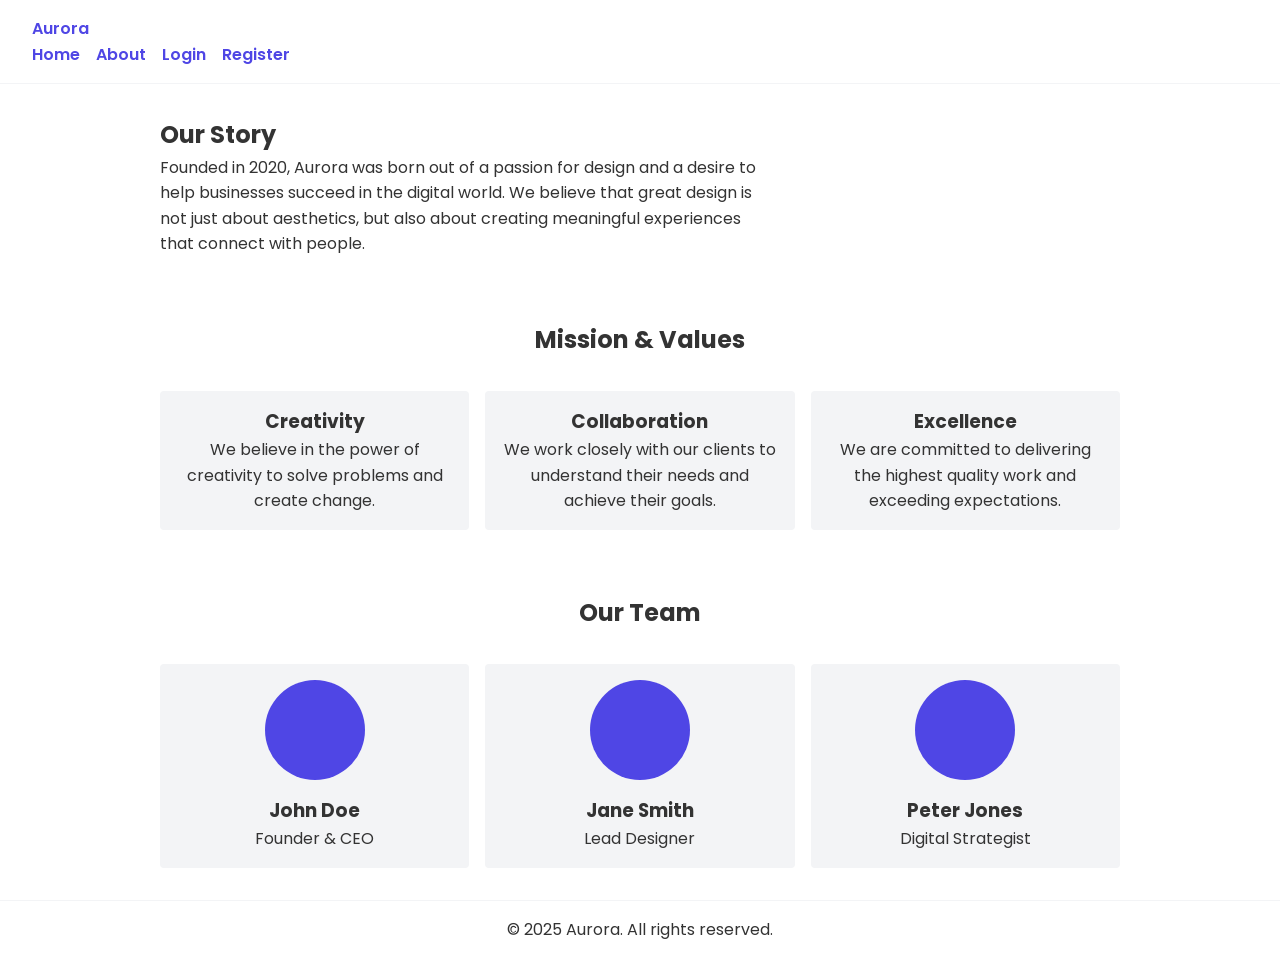
==== about.html @ dcad22d1 "feat: Create Aurora landing page website This commit introduces the initial version of the Aurora we" ====
<!DOCTYPE html>
<html lang="en">
<head>
    <meta charset="UTF-8">
    <meta name="viewport" content="width=device-width, initial-scale=1.0">
    <title>Aurora - About Us</title>
    <link rel="stylesheet" href="assets/css/about.css">
</head>
<body>
    <header>
        <nav>
            <a href="index.html">Aurora</a>
            <ul>
                <li><a href="index.html">Home</a></li>
                <li><a href="about.html">About</a></li>
                <li><a href="login.html">Login</a></li>
                <li><a href="register.html">Register</a></li>
            </ul>
        </nav>
    </header>
    <main>
        <section class="company-story">
            <div class="story-content">
                <h2>Our Story</h2>
                <p>Founded in 2020, Aurora was born out of a passion for design and a desire to help businesses succeed in the digital world. We believe that great design is not just about aesthetics, but also about creating meaningful experiences that connect with people.</p>
            </div>
        </section>

        <section class="mission-values">
            <h2>Mission & Values</h2>
            <div class="values-grid">
                <div class="value-card">
                    <h3>Creativity</h3>
                    <p>We believe in the power of creativity to solve problems and create change.</p>
                </div>
                <div class="value-card">
                    <h3>Collaboration</h3>
                    <p>We work closely with our clients to understand their needs and achieve their goals.</p>
                </div>
                <div class="value-card">
                    <h3>Excellence</h3>
                    <p>We are committed to delivering the highest quality work and exceeding expectations.</p>
                </div>
            </div>
        </section>

        <section class="team">
            <h2>Our Team</h2>
            <div class="team-grid">
                <div class="team-member">
                    <div class="team-member-image"></div>
                    <h3>John Doe</h3>
                    <p>Founder & CEO</p>
                </div>
                <div class="team-member">
                    <div class="team-member-image"></div>
                    <h3>Jane Smith</h3>
                    <p>Lead Designer</p>
                </div>
                <div class="team-member">
                    <div class="team-member-image"></div>
                    <h3>Peter Jones</h3>
                    <p>Digital Strategist</p>
                </div>
            </div>
        </section>
    </main>
    <footer>
        <p>&copy; 2025 Aurora. All rights reserved.</p>
    </footer>
    <script src="assets/js/about.js"></script>
</body>
</html>
---- assets/css/about.css ----
/* Common Styles */
@import url('https://fonts.googleapis.com/css2?family=Poppins:wght@400;600;700&display=swap');

:root {
    --font-family: 'Poppins', sans-serif;
    --bg-color: #ffffff;
    --text-color: #333333;
    --accent-color: #4f46e5;
    --muted-color: #f3f4f6;
    --spacing-sm: 8px;
    --spacing-md: 16px;
    --spacing-lg: 32px;
}

/* Reset */
* {
    margin: 0;
    padding: 0;
    box-sizing: border-box;
}

body {
    font-family: var(--font-family);
    background-color: var(--bg-color);
    color: var(--text-color);
    line-height: 1.6;
}

a {
    color: var(--accent-color);
    text-decoration: none;
}

ul {
    list-style: none;
}

/* Page-specific styles */
header {
    display: flex;
    justify-content: space-between;
    align-items: center;
    padding: var(--spacing-md) var(--spacing-lg);
    border-bottom: 1px solid var(--muted-color);
}

header nav a {
    font-weight: 600;
}

header nav ul {
    display: flex;
    gap: var(--spacing-md);
}

.company-story, .mission-values, .team {
    padding: var(--spacing-lg);
    max-width: 1024px;
    margin: 0 auto;
}

.company-story {
    display: flex;
    align-items: center;
    gap: var(--spacing-lg);
}

.story-content {
    max-width: 600px;
}

.mission-values h2, .team h2 {
    text-align: center;
    margin-bottom: var(--spacing-lg);
}

.values-grid, .team-grid {
    display: grid;
    grid-template-columns: repeat(auto-fit, minmax(250px, 1fr));
    gap: var(--spacing-md);
}

.value-card, .team-member {
    background-color: var(--muted-color);
    padding: var(--spacing-md);
    border-radius: 4px;
    text-align: center;
}

.team-member-image {
    width: 100px;
    height: 100px;
    background-color: var(--accent-color);
    border-radius: 50%;
    margin: 0 auto var(--spacing-md);
}

footer {
    text-align: center;
    padding: var(--spacing-md);
    border-top: 1px solid var(--muted-color);
}
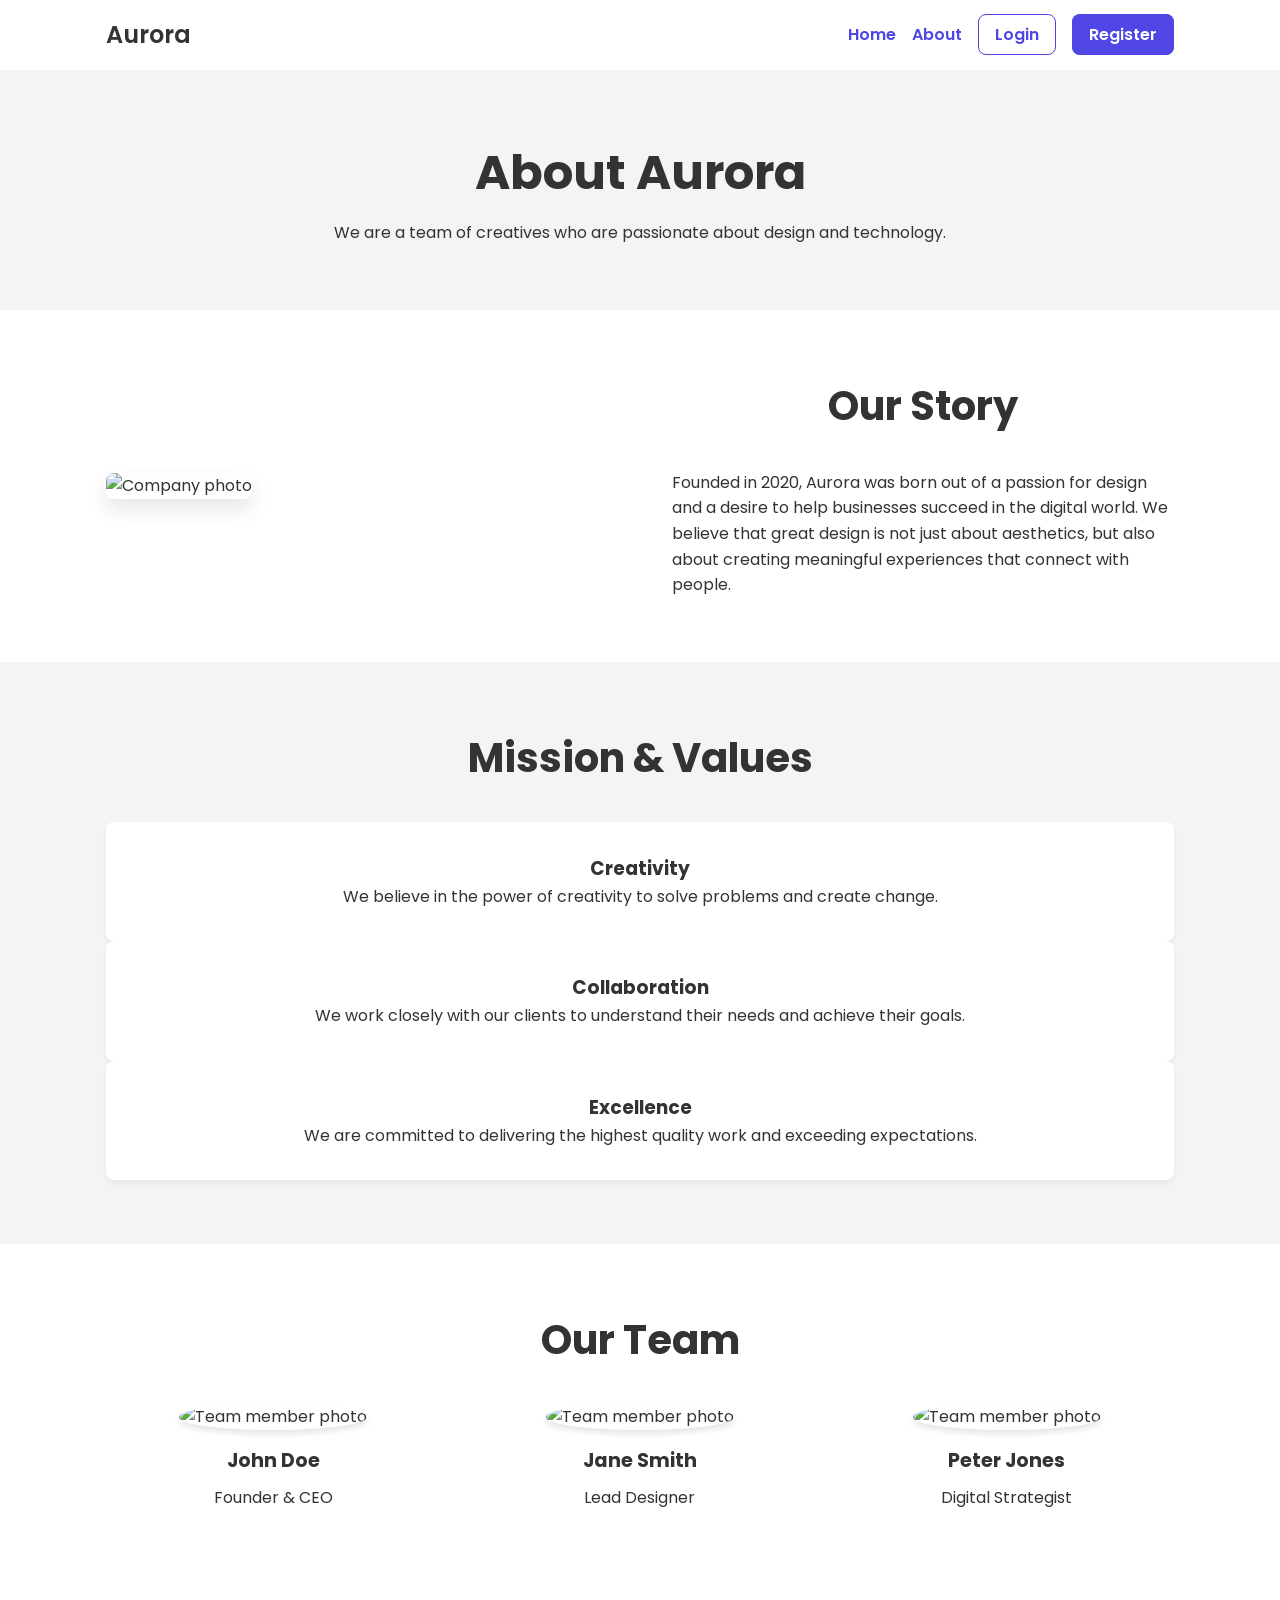
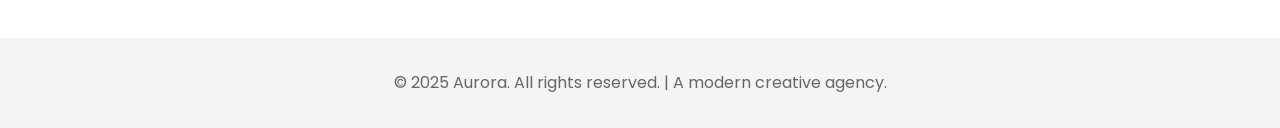
==== commit cc696ae7: "feat: Redesign Aurora website with modern UI and animations This commit completely redesigns the Aur" ====
--- a/about.html
+++ b/about.html
@@ -4,70 +4,100 @@
     <meta charset="UTF-8">
     <meta name="viewport" content="width=device-width, initial-scale=1.0">
     <title>Aurora - About Us</title>
-    <link rel="stylesheet" href="assets/css/about.css">
+    <link rel="stylesheet" href="assets/css/style.css">
+    <link rel="stylesheet" href="https://unpkg.com/aos@next/dist/aos.css" />
 </head>
 <body>
-    <header>
-        <nav>
-            <a href="index.html">Aurora</a>
+<header class="site-header">
+    <div class="container">
+        <nav class="main-nav">
+            <a href="index.html" class="logo">Aurora</a>
             <ul>
                 <li><a href="index.html">Home</a></li>
                 <li><a href="about.html">About</a></li>
-                <li><a href="login.html">Login</a></li>
-                <li><a href="register.html">Register</a></li>
+                <li><a href="login.html" class="nav-button">Login</a></li>
+                <li><a href="register.html" class="nav-button-primary">Register</a></li>
             </ul>
         </nav>
-    </header>
-    <main>
-        <section class="company-story">
-            <div class="story-content">
-                <h2>Our Story</h2>
-                <p>Founded in 2020, Aurora was born out of a passion for design and a desire to help businesses succeed in the digital world. We believe that great design is not just about aesthetics, but also about creating meaningful experiences that connect with people.</p>
+    </div>
+</header>
+<main>
+    <section class="page-header section-padding">
+        <div class="container">
+            <h1 class="page-title" data-aos="fade-up">About Aurora</h1>
+            <p class="page-subtitle" data-aos="fade-up" data-aos-delay="100">We are a team of creatives who are passionate about design and technology.</p>
+        </div>
+    </section>
+
+    <section class="company-story section-padding">
+        <div class="container">
+            <div class="story-grid">
+                <div class="story-image" data-aos="fade-right">
+                    <img src="https://via.placeholder.com/500x500" alt="Company photo">
+                </div>
+                <div class="story-content" data-aos="fade-left">
+                    <h2 class="section-title">Our Story</h2>
+                    <p>Founded in 2020, Aurora was born out of a passion for design and a desire to help businesses succeed in the digital world. We believe that great design is not just about aesthetics, but also about creating meaningful experiences that connect with people.</p>
+                </div>
             </div>
-        </section>
+        </div>
+    </section>
 
-        <section class="mission-values">
-            <h2>Mission & Values</h2>
+    <section class="mission-values section-padding bg-light">
+        <div class="container">
+            <h2 class="section-title" data-aos="fade-up">Mission & Values</h2>
             <div class="values-grid">
-                <div class="value-card">
+                <div class="value-card" data-aos="fade-up" data-aos-delay="100">
                     <h3>Creativity</h3>
                     <p>We believe in the power of creativity to solve problems and create change.</p>
                 </div>
-                <div class="value-card">
+                <div class="value-card" data-aos="fade-up" data-aos-delay="200">
                     <h3>Collaboration</h3>
                     <p>We work closely with our clients to understand their needs and achieve their goals.</p>
                 </div>
-                <div class="value-card">
+                <div class="value-card" data-aos="fade-up" data-aos-delay="300">
                     <h3>Excellence</h3>
                     <p>We are committed to delivering the highest quality work and exceeding expectations.</p>
                 </div>
             </div>
-        </section>
+        </div>
+    </section>
 
-        <section class="team">
-            <h2>Our Team</h2>
+    <section class="team section-padding">
+        <div class="container">
+            <h2 class="section-title" data-aos="fade-up">Our Team</h2>
             <div class="team-grid">
-                <div class="team-member">
-                    <div class="team-member-image"></div>
-                    <h3>John Doe</h3>
-                    <p>Founder & CEO</p>
+                <div class="team-member" data-aos="fade-up" data-aos-delay="100">
+                    <div class="team-member-image">
+                        <img src="https://via.placeholder.com/200x200" alt="Team member photo">
+                    </div>
+                    <h3 class="team-member-name">John Doe</h3>
+                    <p class="team-member-title">Founder & CEO</p>
                 </div>
-                <div class="team-member">
-                    <div class="team-member-image"></div>
-                    <h3>Jane Smith</h3>
-                    <p>Lead Designer</p>
+                <div class="team-member" data-aos="fade-up" data-aos-delay="200">
+                    <div class="team-member-image">
+                        <img src="https://via.placeholder.com/200x200" alt="Team member photo">
+                    </div>
+                    <h3 class="team-member-name">Jane Smith</h3>
+                    <p class="team-member-title">Lead Designer</p>
                 </div>
-                <div class="team-member">
-                    <div class="team-member-image"></div>
-                    <h3>Peter Jones</h3>
-                    <p>Digital Strategist</p>
+                <div class="team-member" data-aos="fade-up" data-aos-delay="300">
+                    <div class="team-member-image">
+                        <img src="https://via.placeholder.com/200x200" alt="Team member photo">
+                    </div>
+                    <h3 class="team-member-name">Peter Jones</h3>
+                    <p class="team-member-title">Digital Strategist</p>
                 </div>
             </div>
-        </section>
-    </main>
-    <footer>
-        <p>&copy; 2025 Aurora. All rights reserved.</p>
-    </footer>
-    <script src="assets/js/about.js"></script>
+        </div>
+    </section>
+</main>
+<footer class="site-footer">
+    <div class="container">
+        <p>&copy; 2025 Aurora. All rights reserved. | A modern creative agency.</p>
+    </div>
+</footer>
+    <script src="https://unpkg.com/aos@next/dist/aos.js"></script>
+    <script src="assets/js/main.js"></script>
 </body>
 </html>
--- a/assets/css/style.css
+++ b/assets/css/style.css
@@ -0,0 +1,339 @@
+/* Global Styles */
+@import url('https://fonts.googleapis.com/css2?family=Poppins:wght@400;600;700&display=swap');
+
+:root {
+    --font-family: 'Poppins', sans-serif;
+    --bg-color: #ffffff;
+    --text-color: #333333;
+    --accent-color: #4f46e5;
+    --muted-color: #f3f4f6;
+    --spacing-sm: 8px;
+    --spacing-md: 16px;
+    --spacing-lg: 32px;
+    --spacing-xl: 64px;
+    --border-radius: 8px;
+    --transition-speed: 0.3s;
+}
+
+/* Reset */
+* {
+    margin: 0;
+    padding: 0;
+    box-sizing: border-box;
+}
+
+body {
+    font-family: var(--font-family);
+    background-color: var(--bg-color);
+    color: var(--text-color);
+    line-height: 1.6;
+    -webkit-font-smoothing: antialiased;
+    -moz-osx-font-smoothing: grayscale;
+}
+
+a {
+    color: var(--accent-color);
+    text-decoration: none;
+    transition: color var(--transition-speed) ease;
+}
+
+a:hover {
+    color: #3c34b3;
+}
+
+ul {
+    list-style: none;
+}
+
+img {
+    max-width: 100%;
+    height: auto;
+}
+
+h1, h2, h3, h4, h5, h6 {
+    font-weight: 700;
+}
+
+/* Layout */
+.container {
+    max-width: 1100px;
+    margin: 0 auto;
+    padding: 0 var(--spacing-md);
+}
+
+/* Header */
+.site-header {
+    background-color: var(--bg-color);
+    padding: var(--spacing-md) 0;
+    border-bottom: 1px solid var(--muted-color);
+    position: sticky;
+    top: 0;
+    z-index: 100;
+}
+
+.main-nav {
+    display: flex;
+    justify-content: space-between;
+    align-items: center;
+}
+
+.logo {
+    font-size: 1.5rem;
+    font-weight: 700;
+    color: var(--text-color);
+}
+
+.main-nav ul {
+    display: flex;
+    align-items: center;
+    gap: var(--spacing-md);
+}
+
+.main-nav a {
+    font-weight: 600;
+}
+
+.nav-button {
+    padding: var(--spacing-sm) var(--spacing-md);
+    border: 1px solid var(--accent-color);
+    border-radius: var(--border-radius);
+    transition: all var(--transition-speed) ease;
+}
+
+.nav-button:hover {
+    background-color: var(--accent-color);
+    color: var(--bg-color);
+}
+
+.nav-button-primary {
+    padding: var(--spacing-sm) var(--spacing-md);
+    border: 1px solid var(--accent-color);
+    background-color: var(--accent-color);
+    color: var(--bg-color);
+    border-radius: var(--border-radius);
+    transition: all var(--transition-speed) ease;
+}
+
+.nav-button-primary:hover {
+    background-color: #3c34b3;
+    border-color: #3c34b3;
+}
+
+/* Footer */
+.site-footer {
+    background-color: var(--muted-color);
+    color: #666;
+    text-align: center;
+    padding: var(--spacing-lg) 0;
+    margin-top: var(--spacing-xl);
+}
+
+/* Sections */
+.section-padding {
+    padding: var(--spacing-xl) 0;
+}
+
+.section-title {
+    text-align: center;
+    font-size: 2.5rem;
+    margin-bottom: var(--spacing-lg);
+}
+
+.bg-light {
+    background-color: var(--muted-color);
+}
+
+/* Hero Section */
+.hero {
+    background: linear-gradient(to right, #6a11cb, #2575fc);
+    color: var(--bg-color);
+    text-align: center;
+    padding: 100px 0;
+}
+
+.hero-title {
+    font-size: 3.5rem;
+    margin-bottom: var(--spacing-sm);
+}
+
+.hero-subtitle {
+    font-size: 1.2rem;
+    max-width: 600px;
+    margin: 0 auto var(--spacing-lg);
+}
+
+/* Features Section */
+.features-grid {
+    display: grid;
+    grid-template-columns: repeat(auto-fit, minmax(250px, 1fr));
+    gap: var(--spacing-lg);
+}
+
+.feature-card {
+    background-color: var(--bg-color);
+    padding: var(--spacing-lg);
+    border-radius: var(--border-radius);
+    box-shadow: 0 4px 6px rgba(0,0,0,0.05);
+    transition: transform var(--transition-speed) ease, box-shadow var(--transition-speed) ease;
+}
+
+.feature-card:hover {
+    transform: translateY(-5px);
+    box-shadow: 0 10px 15px rgba(0,0,0,0.1);
+}
+
+/* Testimonials Section */
+.testimonials-grid {
+    display: grid;
+    grid-template-columns: repeat(auto-fit, minmax(300px, 1fr));
+    gap: var(--spacing-lg);
+}
+
+.testimonial-card {
+    background-color: var(--bg-color);
+    padding: var(--spacing-lg);
+    border-radius: var(--border-radius);
+    box-shadow: 0 4px 6px rgba(0,0,0,0.05);
+}
+
+.testimonial-author {
+    display: block;
+    margin-top: var(--spacing-md);
+    font-weight: 600;
+    color: var(--accent-color);
+}
+
+/* CTA Section */
+.cta-content {
+    text-align: center;
+}
+
+.cta-button, .cta-button-primary {
+    display: inline-block;
+    padding: var(--spacing-md) var(--spacing-lg);
+    border-radius: var(--border-radius);
+    font-weight: 600;
+    transition: transform var(--transition-speed) ease;
+}
+
+.cta-button:hover, .cta-button-primary:hover {
+    transform: translateY(-3px);
+}
+
+/* Page Header */
+.page-header {
+    background-color: var(--muted-color);
+    text-align: center;
+}
+
+.page-title {
+    font-size: 3rem;
+    margin-bottom: var(--spacing-sm);
+}
+
+/* Company Story Section */
+.story-grid {
+    display: grid;
+    grid-template-columns: 1fr 1fr;
+    gap: var(--spacing-xl);
+    align-items: center;
+}
+
+.story-image img {
+    border-radius: var(--border-radius);
+    box-shadow: 0 10px 20px rgba(0,0,0,0.1);
+}
+
+/* Values Section */
+.values-grid .value-card {
+    background-color: var(--bg-color);
+    padding: var(--spacing-lg);
+    border-radius: var(--border-radius);
+    box-shadow: 0 4px 6px rgba(0,0,0,0.05);
+    text-align: center;
+}
+
+/* Team Section */
+.team-grid {
+    display: grid;
+    grid-template-columns: repeat(auto-fit, minmax(250px, 1fr));
+    gap: var(--spacing-lg);
+    text-align: center;
+}
+
+.team-member-image img {
+    width: 150px;
+    height: 150px;
+    border-radius: 50%;
+    object-fit: cover;
+    margin-bottom: var(--spacing-md);
+    box-shadow: 0 4px 6px rgba(0,0,0,0.1);
+}
+
+.team-member-name {
+    font-size: 1.2rem;
+    margin-bottom: var(--spacing-sm);
+}
+
+/* Form Styles */
+.form-section {
+    background-color: var(--muted-color);
+}
+
+.form-container {
+    display: flex;
+    justify-content: center;
+    align-items: center;
+    min-height: 70vh;
+}
+
+.form-card {
+    background-color: var(--bg-color);
+    padding: var(--spacing-xl);
+    border-radius: var(--border-radius);
+    box-shadow: 0 10px 20px rgba(0,0,0,0.1);
+    width: 100%;
+    max-width: 450px;
+}
+
+.form-title {
+    text-align: center;
+    font-size: 2rem;
+    margin-bottom: var(--spacing-lg);
+}
+
+.form-group {
+    margin-bottom: var(--spacing-md);
+}
+
+.form-label {
+    display: block;
+    margin-bottom: var(--spacing-sm);
+    font-weight: 600;
+}
+
+.form-input {
+    width: 100%;
+    padding: var(--spacing-md);
+    border: 1px solid #ccc;
+    border-radius: var(--border-radius);
+    transition: border-color var(--transition-speed) ease;
+}
+
+.form-input:focus {
+    outline: none;
+    border-color: var(--accent-color);
+    box-shadow: 0 0 0 3px rgba(79, 70, 229, 0.2);
+}
+
+.form-button {
+    width: 100%;
+    margin-top: var(--spacing-md);
+}
+
+.form-message {
+    text-align: center;
+    margin-top: var(--spacing-md);
+    color: red;
+    font-weight: 600;
+}
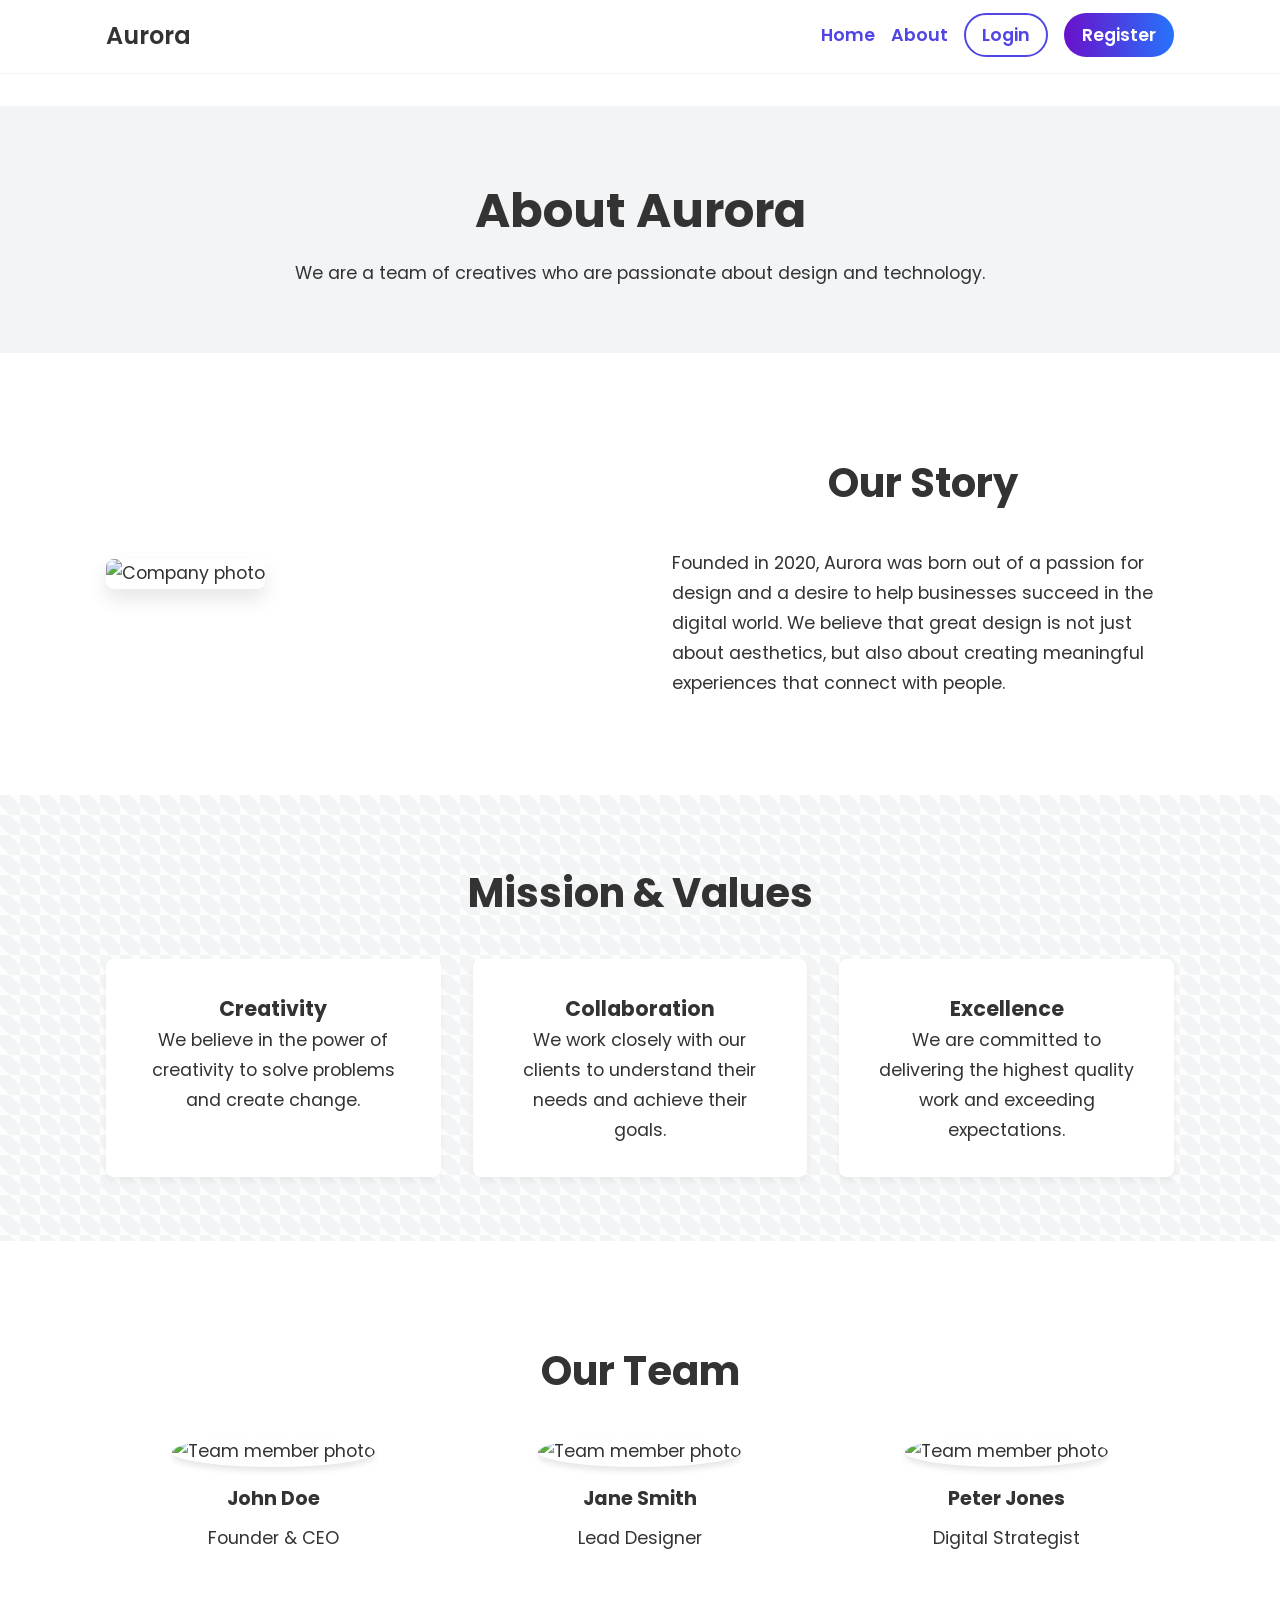
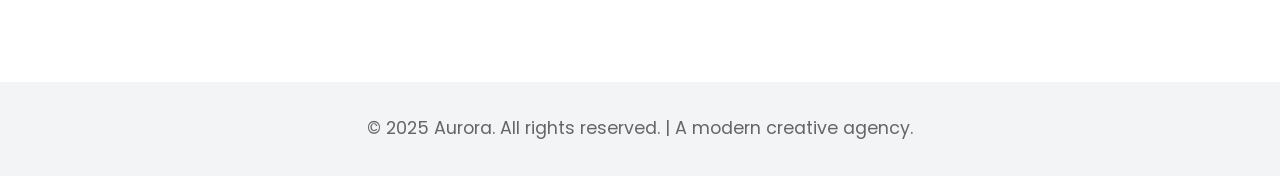
==== commit df30b9b3: "feat: Final polished redesign of Aurora website This commit introduces the final, polished version o" ====
--- a/about.html
+++ b/about.html
@@ -33,7 +33,7 @@
         <div class="container">
             <div class="story-grid">
                 <div class="story-image" data-aos="fade-right">
-                    <img src="https://via.placeholder.com/500x500" alt="Company photo">
+                    <img src="https://source.unsplash.com/500x500/?office,modern" alt="Company photo">
                 </div>
                 <div class="story-content" data-aos="fade-left">
                     <h2 class="section-title">Our Story</h2>
@@ -69,21 +69,21 @@
             <div class="team-grid">
                 <div class="team-member" data-aos="fade-up" data-aos-delay="100">
                     <div class="team-member-image">
-                        <img src="https://via.placeholder.com/200x200" alt="Team member photo">
+                        <img src="https://source.unsplash.com/200x200/?portrait,man" alt="Team member photo">
                     </div>
                     <h3 class="team-member-name">John Doe</h3>
                     <p class="team-member-title">Founder & CEO</p>
                 </div>
                 <div class="team-member" data-aos="fade-up" data-aos-delay="200">
                     <div class="team-member-image">
-                        <img src="https://via.placeholder.com/200x200" alt="Team member photo">
+                        <img src="https://source.unsplash.com/200x200/?portrait,woman" alt="Team member photo">
                     </div>
                     <h3 class="team-member-name">Jane Smith</h3>
                     <p class="team-member-title">Lead Designer</p>
                 </div>
                 <div class="team-member" data-aos="fade-up" data-aos-delay="300">
                     <div class="team-member-image">
-                        <img src="https://via.placeholder.com/200x200" alt="Team member photo">
+                        <img src="https://source.unsplash.com/200x200/?portrait,person" alt="Team member photo">
                     </div>
                     <h3 class="team-member-name">Peter Jones</h3>
                     <p class="team-member-title">Digital Strategist</p>
--- a/assets/css/style.css
+++ b/assets/css/style.css
@@ -26,7 +26,8 @@
     font-family: var(--font-family);
     background-color: var(--bg-color);
     color: var(--text-color);
-    line-height: 1.6;
+    line-height: 1.7;
+    font-size: 1.1rem;
     -webkit-font-smoothing: antialiased;
     -moz-osx-font-smoothing: grayscale;
 }
@@ -93,30 +94,39 @@
     font-weight: 600;
 }
 
+.nav-button, .nav-button-primary {
+    padding: var(--spacing-sm) var(--spacing-md);
+    border: 2px solid var(--accent-color);
+    border-radius: 50px;
+    transition: all var(--transition-speed) ease;
+    font-weight: 600;
+    cursor: pointer;
+}
+
 .nav-button {
-    padding: var(--spacing-sm) var(--spacing-md);
-    border: 1px solid var(--accent-color);
-    border-radius: var(--border-radius);
-    transition: all var(--transition-speed) ease;
+    background-color: transparent;
+    color: var(--accent-color);
 }
 
 .nav-button:hover {
     background-color: var(--accent-color);
     color: var(--bg-color);
+    transform: translateY(-2px);
+    box-shadow: 0 4px 8px rgba(0,0,0,0.1);
 }
 
 .nav-button-primary {
-    padding: var(--spacing-sm) var(--spacing-md);
-    border: 1px solid var(--accent-color);
-    background-color: var(--accent-color);
+    background-image: linear-gradient(to right, #6a11cb 0%, #2575fc 51%, #6a11cb 100%);
+    background-size: 200% auto;
     color: var(--bg-color);
-    border-radius: var(--border-radius);
-    transition: all var(--transition-speed) ease;
+    border: none;
+    padding: calc(var(--spacing-sm) + 2px) calc(var(--spacing-md) + 2px);
 }
 
 .nav-button-primary:hover {
-    background-color: #3c34b3;
-    border-color: #3c34b3;
+    background-position: right center;
+    transform: translateY(-2px);
+    box-shadow: 0 4px 8px rgba(0,0,0,0.1);
 }
 
 /* Footer */
@@ -131,6 +141,7 @@
 /* Sections */
 .section-padding {
     padding: var(--spacing-xl) 0;
+    margin-top: var(--spacing-lg);
 }
 
 .section-title {
@@ -141,14 +152,43 @@
 
 .bg-light {
     background-color: var(--muted-color);
+    background-image: linear-gradient(45deg, rgba(255,255,255,0.5) 25%, transparent 25%, transparent 75%, rgba(255,255,255,0.5) 75%, rgba(255,255,255,0.5)),
+                      linear-gradient(45deg, rgba(255,255,255,0.5) 25%, transparent 25%, transparent 75%, rgba(255,255,255,0.5) 75%, rgba(255,255,255,0.5));
+    background-size: 20px 20px;
 }
 
 /* Hero Section */
 .hero {
-    background: linear-gradient(to right, #6a11cb, #2575fc);
+    position: relative;
+    background: linear-gradient(270deg, #6a11cb, #2575fc, #f9ce34, #ff6b6b);
+    background-size: 800% 800%;
     color: var(--bg-color);
     text-align: center;
     padding: 100px 0;
+    animation: moveGradient 15s ease infinite;
+    overflow: hidden;
+}
+
+.hero::before {
+    content: '';
+    position: absolute;
+    top: 0;
+    left: 0;
+    right: 0;
+    bottom: 0;
+    background-color: rgba(0, 0, 0, 0.4);
+    z-index: 0;
+}
+
+@keyframes moveGradient {
+    0%{background-position:0% 50%}
+    50%{background-position:100% 50%}
+    100%{background-position:0% 50%}
+}
+
+.hero-content {
+    position: relative;
+    z-index: 1;
 }
 
 .hero-title {
@@ -214,6 +254,7 @@
     border-radius: var(--border-radius);
     font-weight: 600;
     transition: transform var(--transition-speed) ease;
+    cursor: pointer;
 }
 
 .cta-button:hover, .cta-button-primary:hover {
@@ -245,6 +286,12 @@
 }
 
 /* Values Section */
+.values-grid {
+    display: grid;
+    grid-template-columns: repeat(auto-fit, minmax(250px, 1fr));
+    gap: var(--spacing-lg);
+}
+
 .values-grid .value-card {
     background-color: var(--bg-color);
     padding: var(--spacing-lg);
@@ -317,18 +364,35 @@
     padding: var(--spacing-md);
     border: 1px solid #ccc;
     border-radius: var(--border-radius);
-    transition: border-color var(--transition-speed) ease;
+    transition: all var(--transition-speed) ease;
 }
 
 .form-input:focus {
     outline: none;
     border-color: var(--accent-color);
-    box-shadow: 0 0 0 3px rgba(79, 70, 229, 0.2);
+    box-shadow: 0 0 0 4px rgba(79, 70, 229, 0.1);
+    transform: scale(1.02);
 }
 
 .form-button {
     width: 100%;
     margin-top: var(--spacing-md);
+    padding: var(--spacing-md);
+    border: none;
+    border-radius: 50px;
+    background-image: linear-gradient(to right, #6a11cb 0%, #2575fc 51%, #6a11cb 100%);
+    background-size: 200% auto;
+    color: var(--bg-color);
+    font-weight: 600;
+    font-size: 1.1rem;
+    transition: all var(--transition-speed) ease;
+    cursor: pointer;
+}
+
+.form-button:hover {
+    background-position: right center;
+    transform: translateY(-3px);
+    box-shadow: 0 4px 10px rgba(0,0,0,0.2);
 }
 
 .form-message {
@@ -337,3 +401,70 @@
     color: red;
     font-weight: 600;
 }
+
+.form-grid {
+    display: grid;
+    grid-template-columns: 1fr 1fr;
+    align-items: center;
+    gap: var(--spacing-xl);
+}
+
+.form-wrapper {
+    width: 100%;
+    max-width: 450px;
+    margin: 0 auto;
+}
+
+.form-subtitle {
+    text-align: center;
+    margin-bottom: var(--spacing-lg);
+    color: #666;
+}
+
+.form-switch {
+    text-align: center;
+    margin-top: var(--spacing-md);
+}
+
+.form-decoration {
+    position: relative;
+    height: 100%;
+    min-height: 500px;
+}
+
+.decoration-shape {
+    position: absolute;
+    border-radius: 50%;
+    background: linear-gradient(45deg, var(--accent-color), #a29bfe);
+    opacity: 0.1;
+}
+
+.shape-1 {
+    width: 200px;
+    height: 200px;
+    top: 10%;
+    left: 20%;
+    animation: float 6s ease-in-out infinite;
+}
+
+.shape-2 {
+    width: 100px;
+    height: 100px;
+    top: 50%;
+    left: 60%;
+    animation: float 8s ease-in-out infinite;
+}
+
+.shape-3 {
+    width: 150px;
+    height: 150px;
+    top: 70%;
+    left: 10%;
+    animation: float 10s ease-in-out infinite;
+}
+
+@keyframes float {
+    0% { transform: translateY(0px); }
+    50% { transform: translateY(-20px); }
+    100% { transform: translateY(0px); }
+}
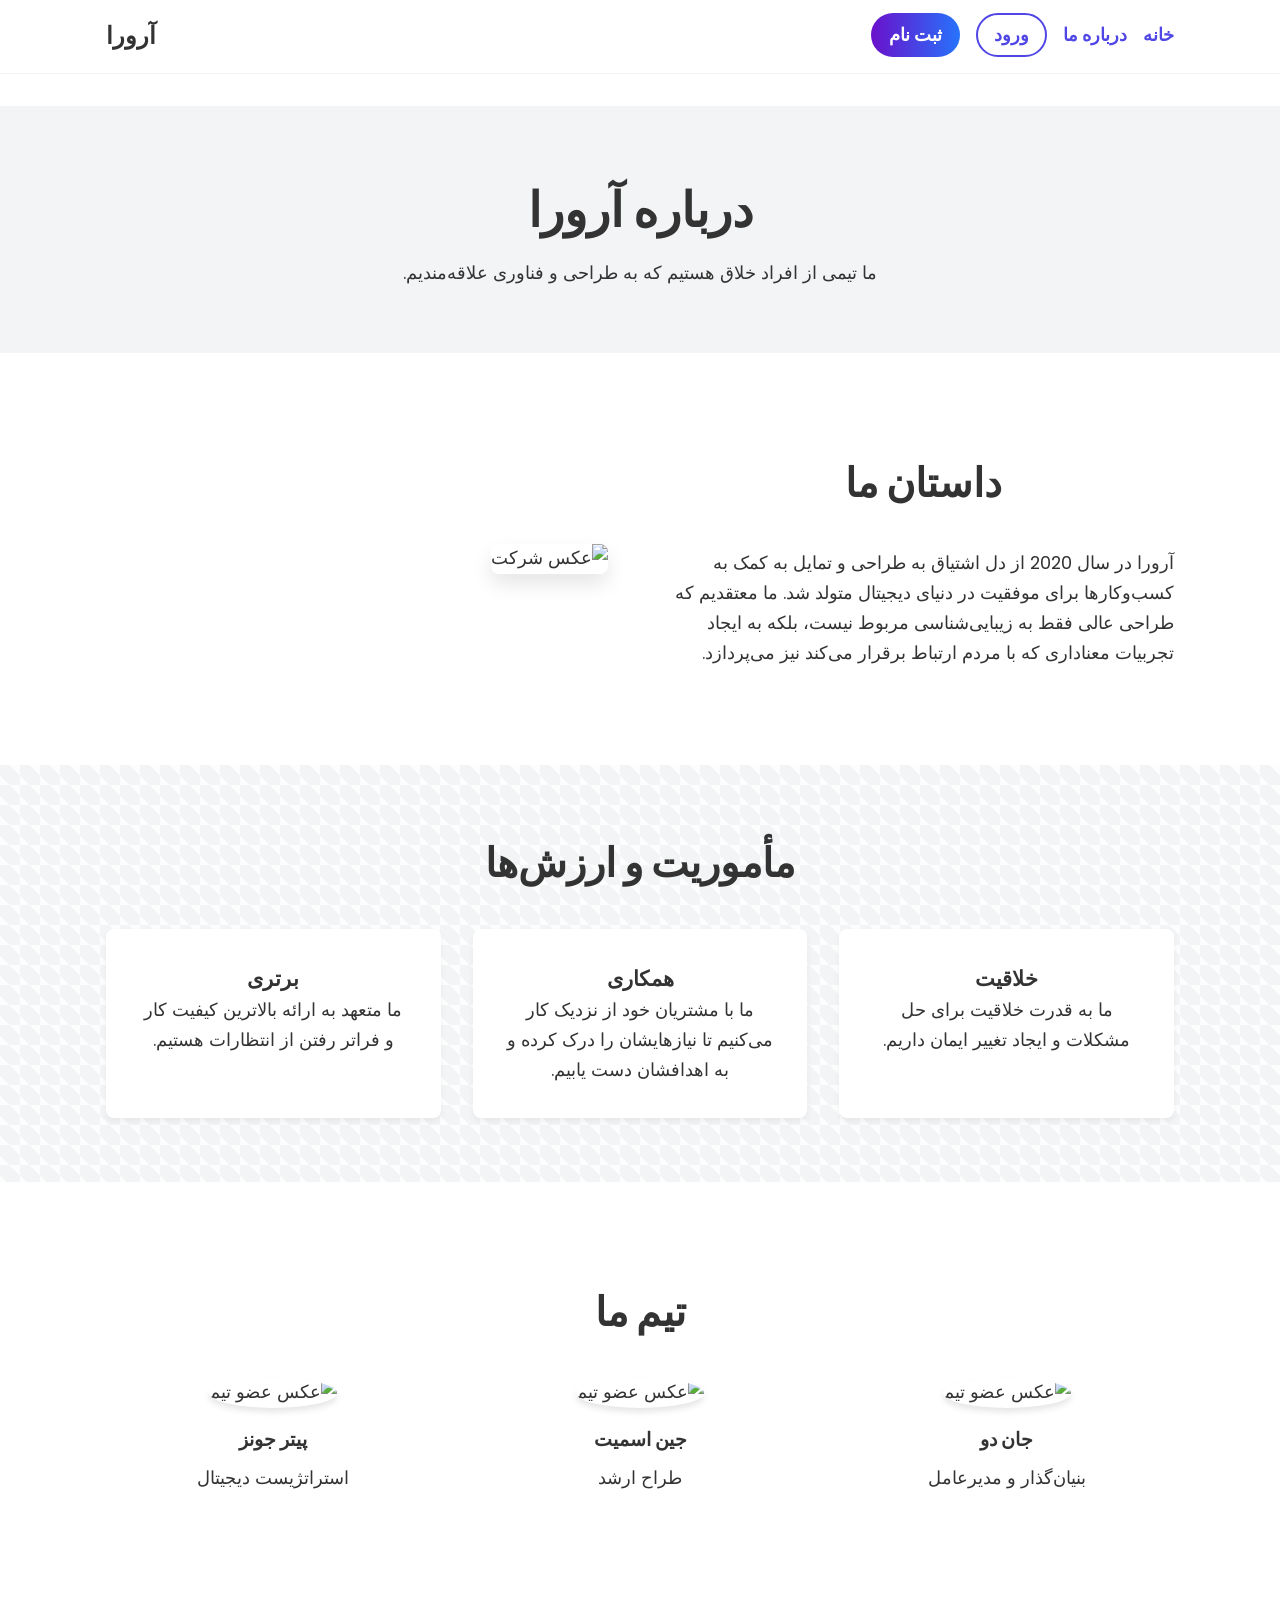
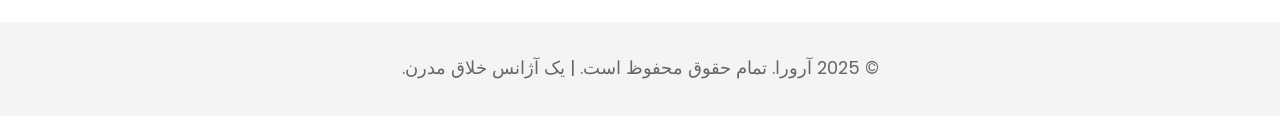
==== commit d7c8bf8c: "feat: Final Persian translation and RTL implementation of Aurora website This commit introduces the " ====
--- a/about.html
+++ b/about.html
@@ -1,22 +1,23 @@
 <!DOCTYPE html>
-<html lang="en">
+<html lang="fa" dir="rtl">
 <head>
     <meta charset="UTF-8">
     <meta name="viewport" content="width=device-width, initial-scale=1.0">
-    <title>Aurora - About Us</title>
+    <title>آرورا - درباره ما</title>
     <link rel="stylesheet" href="assets/css/style.css">
     <link rel="stylesheet" href="https://unpkg.com/aos@next/dist/aos.css" />
+    <link rel="stylesheet" href="//esm.sh/gh/rahatool/persian-fonts/main.css" />
 </head>
 <body>
 <header class="site-header">
     <div class="container">
         <nav class="main-nav">
-            <a href="index.html" class="logo">Aurora</a>
+            <a href="index.html" class="logo">آرورا</a>
             <ul>
-                <li><a href="index.html">Home</a></li>
-                <li><a href="about.html">About</a></li>
-                <li><a href="login.html" class="nav-button">Login</a></li>
-                <li><a href="register.html" class="nav-button-primary">Register</a></li>
+                <li><a href="index.html">خانه</a></li>
+                <li><a href="about.html">درباره ما</a></li>
+                <li><a href="login.html" class="nav-button">ورود</a></li>
+                <li><a href="register.html" class="nav-button-primary">ثبت نام</a></li>
             </ul>
         </nav>
     </div>
@@ -24,20 +25,20 @@
 <main>
     <section class="page-header section-padding">
         <div class="container">
-            <h1 class="page-title" data-aos="fade-up">About Aurora</h1>
-            <p class="page-subtitle" data-aos="fade-up" data-aos-delay="100">We are a team of creatives who are passionate about design and technology.</p>
+            <h1 class="page-title" data-aos="fade-up">درباره آرورا</h1>
+            <p class="page-subtitle" data-aos="fade-up" data-aos-delay="100">ما تیمی از افراد خلاق هستیم که به طراحی و فناوری علاقه‌مندیم.</p>
         </div>
     </section>
 
     <section class="company-story section-padding">
         <div class="container">
             <div class="story-grid">
+                <div class="story-content" data-aos="fade-left">
+                    <h2 class="section-title">داستان ما</h2>
+                    <p>آرورا در سال 2020 از دل اشتیاق به طراحی و تمایل به کمک به کسب‌وکارها برای موفقیت در دنیای دیجیتال متولد شد. ما معتقدیم که طراحی عالی فقط به زیبایی‌شناسی مربوط نیست، بلکه به ایجاد تجربیات معناداری که با مردم ارتباط برقرار می‌کند نیز می‌پردازد.</p>
+                </div>
                 <div class="story-image" data-aos="fade-right">
-                    <img src="https://source.unsplash.com/500x500/?office,modern" alt="Company photo">
-                </div>
-                <div class="story-content" data-aos="fade-left">
-                    <h2 class="section-title">Our Story</h2>
-                    <p>Founded in 2020, Aurora was born out of a passion for design and a desire to help businesses succeed in the digital world. We believe that great design is not just about aesthetics, but also about creating meaningful experiences that connect with people.</p>
+                    <img src="https://source.unsplash.com/500x500/?office,modern" alt="عکس شرکت">
                 </div>
             </div>
         </div>
@@ -45,19 +46,19 @@
 
     <section class="mission-values section-padding bg-light">
         <div class="container">
-            <h2 class="section-title" data-aos="fade-up">Mission & Values</h2>
+            <h2 class="section-title" data-aos="fade-up">مأموریت و ارزش‌ها</h2>
             <div class="values-grid">
                 <div class="value-card" data-aos="fade-up" data-aos-delay="100">
-                    <h3>Creativity</h3>
-                    <p>We believe in the power of creativity to solve problems and create change.</p>
+                    <h3>خلاقیت</h3>
+                    <p>ما به قدرت خلاقیت برای حل مشکلات و ایجاد تغییر ایمان داریم.</p>
                 </div>
                 <div class="value-card" data-aos="fade-up" data-aos-delay="200">
-                    <h3>Collaboration</h3>
-                    <p>We work closely with our clients to understand their needs and achieve their goals.</p>
+                    <h3>همکاری</h3>
+                    <p>ما با مشتریان خود از نزدیک کار می‌کنیم تا نیازهایشان را درک کرده و به اهدافشان دست یابیم.</p>
                 </div>
                 <div class="value-card" data-aos="fade-up" data-aos-delay="300">
-                    <h3>Excellence</h3>
-                    <p>We are committed to delivering the highest quality work and exceeding expectations.</p>
+                    <h3>برتری</h3>
+                    <p>ما متعهد به ارائه بالاترین کیفیت کار و فراتر رفتن از انتظارات هستیم.</p>
                 </div>
             </div>
         </div>
@@ -65,28 +66,28 @@
 
     <section class="team section-padding">
         <div class="container">
-            <h2 class="section-title" data-aos="fade-up">Our Team</h2>
+            <h2 class="section-title" data-aos="fade-up">تیم ما</h2>
             <div class="team-grid">
                 <div class="team-member" data-aos="fade-up" data-aos-delay="100">
                     <div class="team-member-image">
-                        <img src="https://source.unsplash.com/200x200/?portrait,man" alt="Team member photo">
+                        <img src="https://source.unsplash.com/200x200/?portrait,man" alt="عکس عضو تیم">
                     </div>
-                    <h3 class="team-member-name">John Doe</h3>
-                    <p class="team-member-title">Founder & CEO</p>
+                    <h3 class="team-member-name">جان دو</h3>
+                    <p class="team-member-title">بنیان‌گذار و مدیرعامل</p>
                 </div>
                 <div class="team-member" data-aos="fade-up" data-aos-delay="200">
                     <div class="team-member-image">
-                        <img src="https://source.unsplash.com/200x200/?portrait,woman" alt="Team member photo">
+                        <img src="https://source.unsplash.com/200x200/?portrait,woman" alt="عکس عضو تیم">
                     </div>
-                    <h3 class="team-member-name">Jane Smith</h3>
-                    <p class="team-member-title">Lead Designer</p>
+                    <h3 class="team-member-name">جین اسمیت</h3>
+                    <p class="team-member-title">طراح ارشد</p>
                 </div>
                 <div class="team-member" data-aos="fade-up" data-aos-delay="300">
                     <div class="team-member-image">
-                        <img src="https://source.unsplash.com/200x200/?portrait,person" alt="Team member photo">
+                        <img src="https://source.unsplash.com/200x200/?portrait,person" alt="عکس عضو تیم">
                     </div>
-                    <h3 class="team-member-name">Peter Jones</h3>
-                    <p class="team-member-title">Digital Strategist</p>
+                    <h3 class="team-member-name">پیتر جونز</h3>
+                    <p class="team-member-title">استراتژیست دیجیتال</p>
                 </div>
             </div>
         </div>
@@ -94,7 +95,7 @@
 </main>
 <footer class="site-footer">
     <div class="container">
-        <p>&copy; 2025 Aurora. All rights reserved. | A modern creative agency.</p>
+        <p>&copy; 2025 آرورا. تمام حقوق محفوظ است. | یک آژانس خلاق مدرن.</p>
     </div>
 </footer>
     <script src="https://unpkg.com/aos@next/dist/aos.js"></script>
--- a/assets/css/style.css
+++ b/assets/css/style.css
@@ -23,13 +23,14 @@
 }
 
 body {
-    font-family: var(--font-family);
+    font-family: 'Yekan', var(--font-family);
     background-color: var(--bg-color);
     color: var(--text-color);
     line-height: 1.7;
     font-size: 1.1rem;
     -webkit-font-smoothing: antialiased;
     -moz-osx-font-smoothing: grayscale;
+    text-align: right;
 }
 
 a {
@@ -76,6 +77,7 @@
     display: flex;
     justify-content: space-between;
     align-items: center;
+    flex-direction: row-reverse;
 }
 
 .logo {
@@ -127,6 +129,7 @@
     background-position: right center;
     transform: translateY(-2px);
     box-shadow: 0 4px 8px rgba(0,0,0,0.1);
+    color: var(--text-color);
 }
 
 /* Footer */
@@ -160,30 +163,52 @@
 /* Hero Section */
 .hero {
     position: relative;
-    background: linear-gradient(270deg, #6a11cb, #2575fc, #f9ce34, #ff6b6b);
-    background-size: 800% 800%;
+    background-color: #1a1a2e;
     color: var(--bg-color);
     text-align: center;
-    padding: 100px 0;
-    animation: moveGradient 15s ease infinite;
+    padding: 150px 0;
     overflow: hidden;
 }
 
-.hero::before {
-    content: '';
+.hero-background-shapes {
     position: absolute;
     top: 0;
     left: 0;
-    right: 0;
-    bottom: 0;
-    background-color: rgba(0, 0, 0, 0.4);
+    width: 100%;
+    height: 100%;
     z-index: 0;
 }
 
-@keyframes moveGradient {
-    0%{background-position:0% 50%}
-    50%{background-position:100% 50%}
-    100%{background-position:0% 50%}
+.shape {
+    position: absolute;
+    border-radius: 50%;
+    background: linear-gradient(45deg, var(--accent-color), #a29bfe);
+    opacity: 0.2;
+    animation: float 10s ease-in-out infinite;
+}
+
+.shape-1 {
+    width: 200px;
+    height: 200px;
+    top: 10%;
+    left: 10%;
+    animation-duration: 12s;
+}
+
+.shape-2 {
+    width: 300px;
+    height: 300px;
+    top: 50%;
+    left: 70%;
+    animation-duration: 15s;
+}
+
+.shape-3 {
+    width: 150px;
+    height: 150px;
+    top: 80%;
+    left: 30%;
+    animation-duration: 10s;
 }
 
 .hero-content {
@@ -192,8 +217,30 @@
 }
 
 .hero-title {
-    font-size: 3.5rem;
-    margin-bottom: var(--spacing-sm);
+    font-size: 4.5rem;
+    margin-bottom: var(--spacing-md);
+    font-weight: 700;
+}
+
+.hero-title .word {
+    display: inline-block;
+    opacity: 0;
+    transform: translateY(20px);
+    animation: revealWord 0.5s ease forwards;
+}
+
+.hero-title .word:nth-child(1) { animation-delay: 0.1s; }
+.hero-title .word:nth-child(2) { animation-delay: 0.2s; }
+.hero-title .word:nth-child(3) { animation-delay: 0.3s; }
+.hero-title .word:nth-child(4) { animation-delay: 0.4s; }
+.hero-title .word:nth-child(5) { animation-delay: 0.5s; }
+.hero-title .word:nth-child(6) { animation-delay: 0.6s; }
+
+@keyframes revealWord {
+    to {
+        opacity: 1;
+        transform: translateY(0);
+    }
 }
 
 .hero-subtitle {
